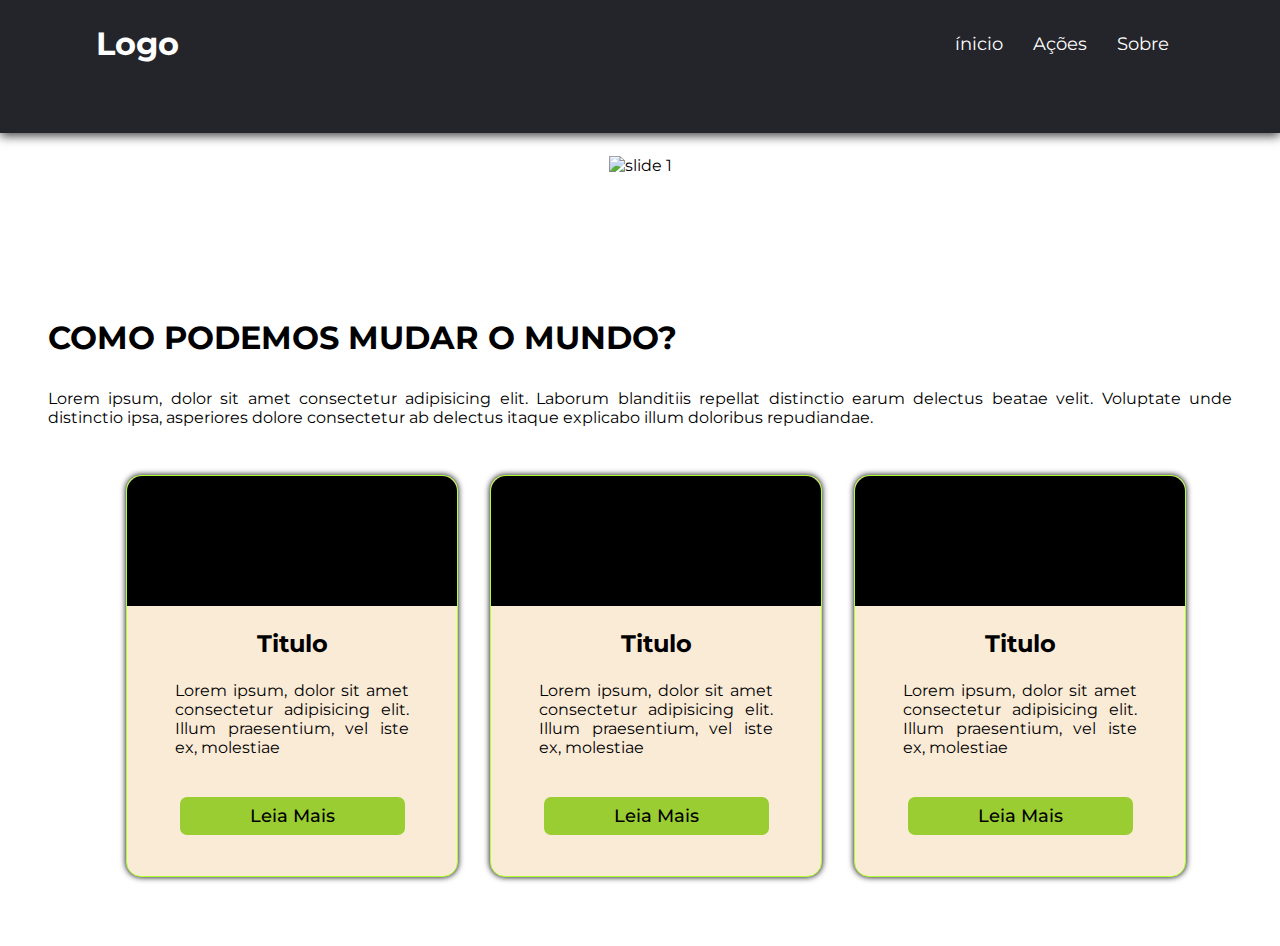
==== index.html @ aa8feacc "Add files via upload" ====
<!DOCTYPE html>
<html lang="pt-br">
<head>
    <meta charset="UTF-8">
    <meta http-equiv="X-UA-Compatible" content="IE=edge">
    <meta name="viewport" content="width=device-width, initial-scale=1.0">
    <title>Ações que transformam o mundo</title>
    <link rel="stylesheet" href="style.css">
</head>
<body>
    <header>
        <nav class="nav-bar">
            <div class="logo">
                <h1>Logo</h1>
            </div>

            <div class="nav-list">
                <ul>
                    <li class="nav-item"><a href="#" class="nav-link">ínicio</a></li>
                    <li class="nav-item"><a href="#" class="nav-link">Ações</a></li>
                    <li class="nav-item"><a href="#" class="nav-link">Sobre</a></li>
                </ul>
            </div>

            <div class="mobile-menu-icon">
                <button onclick="menuVer()"><img class="icon" src="assets/img/menu.svg"></button>
            </div>
        </nav>

        <div class="mobile-menu">
            <ul>
                <li class="nav-item"><a href="#" class="nav-link">ínicio</a></li>
                <li class="nav-item"><a href="#" class="nav-link">Ações</a></li>
                <li class="nav-item"><a href="#" class="nav-link">Sobre</a></li>
            </ul>
        </div>
    </header>

    <section class="slider">
        <div class="slider-content">
            <input type="radio" name="btn-radio" id="radio1">
            <input type="radio" name="btn-radio" id="radio2">
            <input type="radio" name="btn-radio" id="radio3">

            <div class="slide-box primeiro">
                <img class="img-desktop" src="assets/img/teste.jpg" alt="slide 1">
                <img class="img-mobile" src="assets/img/slide1-mob.jpg" alt="slide 1">
            </div>
            
            <div class="slide-box">
                <img class="img-desktop" src="assets/img/teste2.jpg" alt="slide 1">
                <img class="img-mobile" src="assets/img/slide2-mob.jpg" alt="slide 1">
            </div>

            <div class="slide-box">
                <img class="img-desktop" src="assets/img/teste3.jpg" alt="slide 1">
                <img class="img-mobile" src="assets/img/slide3-mob.jpg" alt="slide 1">
            </div>

            <div class="nav-auto">
                <div class="auto-btn1"></div>
                <div class="auto-btn2"></div>
                <div class="auto-btn3"></div>
            </div>

            <div class="nav-manual">
                <label for="radio1" class="manual-btn"></label>
                <label for="radio2" class="manual-btn"></label>
                <label for="radio3" class="manual-btn"></label>
            </div>
        </div>
    </section>

    <h1 class="pos-slide">
        Como podemos mudar o mundo?
    </h1>
    <p>
        Lorem ipsum, dolor sit amet consectetur adipisicing elit. Laborum blanditiis repellat distinctio earum delectus beatae velit. Voluptate unde distinctio ipsa, asperiores dolore consectetur ab delectus itaque explicabo illum doloribus repudiandae.
    </p>

    <div class="container-cards">
        <div class="cards">
            <div class="card-img"></div>
                <h2>Titulo</h2>
                <p>Lorem ipsum, dolor sit amet consectetur adipisicing elit. Illum praesentium, vel iste ex, molestiae</p>
                <a href="#" class="nav-cards">Leia Mais</a>
        </div>
        <div class="cards">
            <div class="card-img"></div>
                <h2>Titulo</h2>
                <p>Lorem ipsum, dolor sit amet consectetur adipisicing elit. Illum praesentium, vel iste ex, molestiae</p>
                <a href="#" class="nav-cards">Leia Mais</a>
        </div>
        <div class="cards">
            <div class="card-img"></div>
                <h2>Titulo</h2>
                <p>Lorem ipsum, dolor sit amet consectetur adipisicing elit. Illum praesentium, vel iste ex, molestiae</p>
                <a href="#" class="nav-cards">Leia Mais</a>
        </div>  
    </div>

    <script src="assets/js/slide.js"></script>
    <script src="assets/js/nav-bar.js"></script>
</body>
</html>
---- style.css ----
@charset "utf-8";
@import url('https://fonts.googleapis.com/css2?family=Montserrat:ital,wght@0,100;0,200;0,300;0,400;0,500;0,600;0,700;0,800;0,900;1,100;1,200;1,300;1,400;1,500;1,600;1,700;1,800;1,900&display=swap');

*{
    padding: 0px;
    margin: 0px;
    margin-bottom: 23px;
    font-family: 'Montserrat', sans-serif;
}

header{
    background-color: #24252a;
    box-shadow: 0px 3px 10px #464646;
}

.nav-bar {
    display: flex;
    justify-content: space-between;
    padding: 1.5rem 6rem;
}

.logo .nav-list{
    display: flex;
    align-items: center;
}

.logo h1{
    color: #fff;
}

.nav-list{
    display: flex;
    align-items: center;
}

.nav-list ul{
    display: flex;
    justify-content: center;
    list-style: none;
}

.nav-item{
    margin: 0 15px;
}

.nav-link{
    text-decoration: none;
    font-size: 1.15rem;
    color: #fff;
    font-weight: 400;
}

.mobile-menu-icon, .mobile-menu{
    display: none;
}

.container{
    width: 960px;
    height: 300px;
    position: absolute;
    top: 50%;
    left: 50%;
    transform: translate(-50%, -50%);
    border: 1px solid black;
    overflow: hidden;
    
}

.box-container{
    width: 100%;
    height: 100%;
    background-image: url(assets/img/Site_agrnho_imagens.webp);
    background-position: center;
    background-size: cover;
    cursor: pointer;
    transition: 0.5s;
}

.container:hover .box-container{
    transform: scale(1.1);
    filter: blur(1px);
    overflow: visible;
}

section.slider{
    margin: 0 auto;
    width: 100%;
    height: auto;
    padding: 0;
    overflow: hidden;
}

.slider-content{
    width: 400%;
    height: auto;
    display: flex;
}

.slider-content input, .img-mobile{
    display: none;
}

.slide-box{
    width: 25%;
    height: auto;
    position: relative;
    text-align: center;
    transition: 1s;
}

.slide-box img{
    width: 100%;
}

.nav-manual, .nav-auto{
    position: absolute;
    width: 100%;
    margin-top: 35%;
    display: flex;
    justify-content: center;
}

.nav-manual .manual-btn, .nav-auto div{
    border: 1px solid green;
    padding: 10px;
    border-radius: 50%;
    cursor: pointer;
    transition: 0.3s;
}

.nav-manual .manual-btn:not(:last-child), .nav-auto div:not(:last-child){
    margin-right: 10px;
}

.nav-manual .manual-btn:hover{
    background-color: green;
}

#radio1:checked ~ .nav-auto .auto-btn1, #radio2:checked ~ .nav-auto .auto-btn2,
#radio3:checked ~ .nav-auto .auto-btn3{
    background-color: green;
}

#radio1:checked ~ .primeiro{
    margin-left: 0%;
}

#radio2:checked ~ .primeiro{
    margin-left: -25%;
}

#radio3:checked ~ .primeiro{
    margin-left: -50%;
}

.pos-slide{
    text-transform: uppercase;
    font-weight: bold;
    margin-top: 4.6rem;
    margin-bottom: 2rem;
    margin-left: 3rem;
}

p{
    margin: 3rem;
}

.container-cards{
    display: flex;
    justify-content: center;
    flex-wrap: wrap;
}

.cards{
    text-align: center;
    width: 330px;
    height: 400px;
    max-width: 480px;
    background-color: antiquewhite;
    margin-left: 32px;
    border-radius: 15px;
    border: 1px solid greenyellow;
    box-shadow: 0px 0px 6px black;
    position: relative;
}

.card-img{
    width: 100%;
    height: 130px;
    background-color: #000000;
    border-radius: 15px 15px 0px 0px;
}

p{
    text-align: justify;
    margin-top: 10px;
}

.nav-cards{
    text-decoration: none;
    font-size: 18px;
    font-weight: 500;
    padding: 8px 70px;
    color: black;
    background-color: yellowgreen;
    border-radius: 7px;
    transition: 0.3s;
}

.nav-cards:hover{
    cursor: pointer;
    border: 1px solid yellowgreen;
    background-color: black;
    color: yellowgreen;
    transition: 0.3s;
}

@media screen and (max-width: 999px) {
    .nav-bar{
        padding: 1.5rem 4rem;
    }

    .nav-item{
        display: none;
    }

    .mobile-menu-icon{
        display: block;
    }

    .mobile-menu-icon button{
        background-color: transparent;
        border: none;
        cursor: pointer;
    }

    .mobile-menu ul{
        display: flex;
        flex-direction: column;
        text-align: center;
        padding-bottom: 1rem;
    }

    .mobile-menu .nav-item{
        display: block;
        padding-top: 1.2rem;
    }

    .open{
        display: block;
    }

    .img-desktop{
        display: none;
    }

    .img-mobile{
        display: block;
    }

    .nav-auto, .nav-manual{
        margin-top: 60%;
    }
}
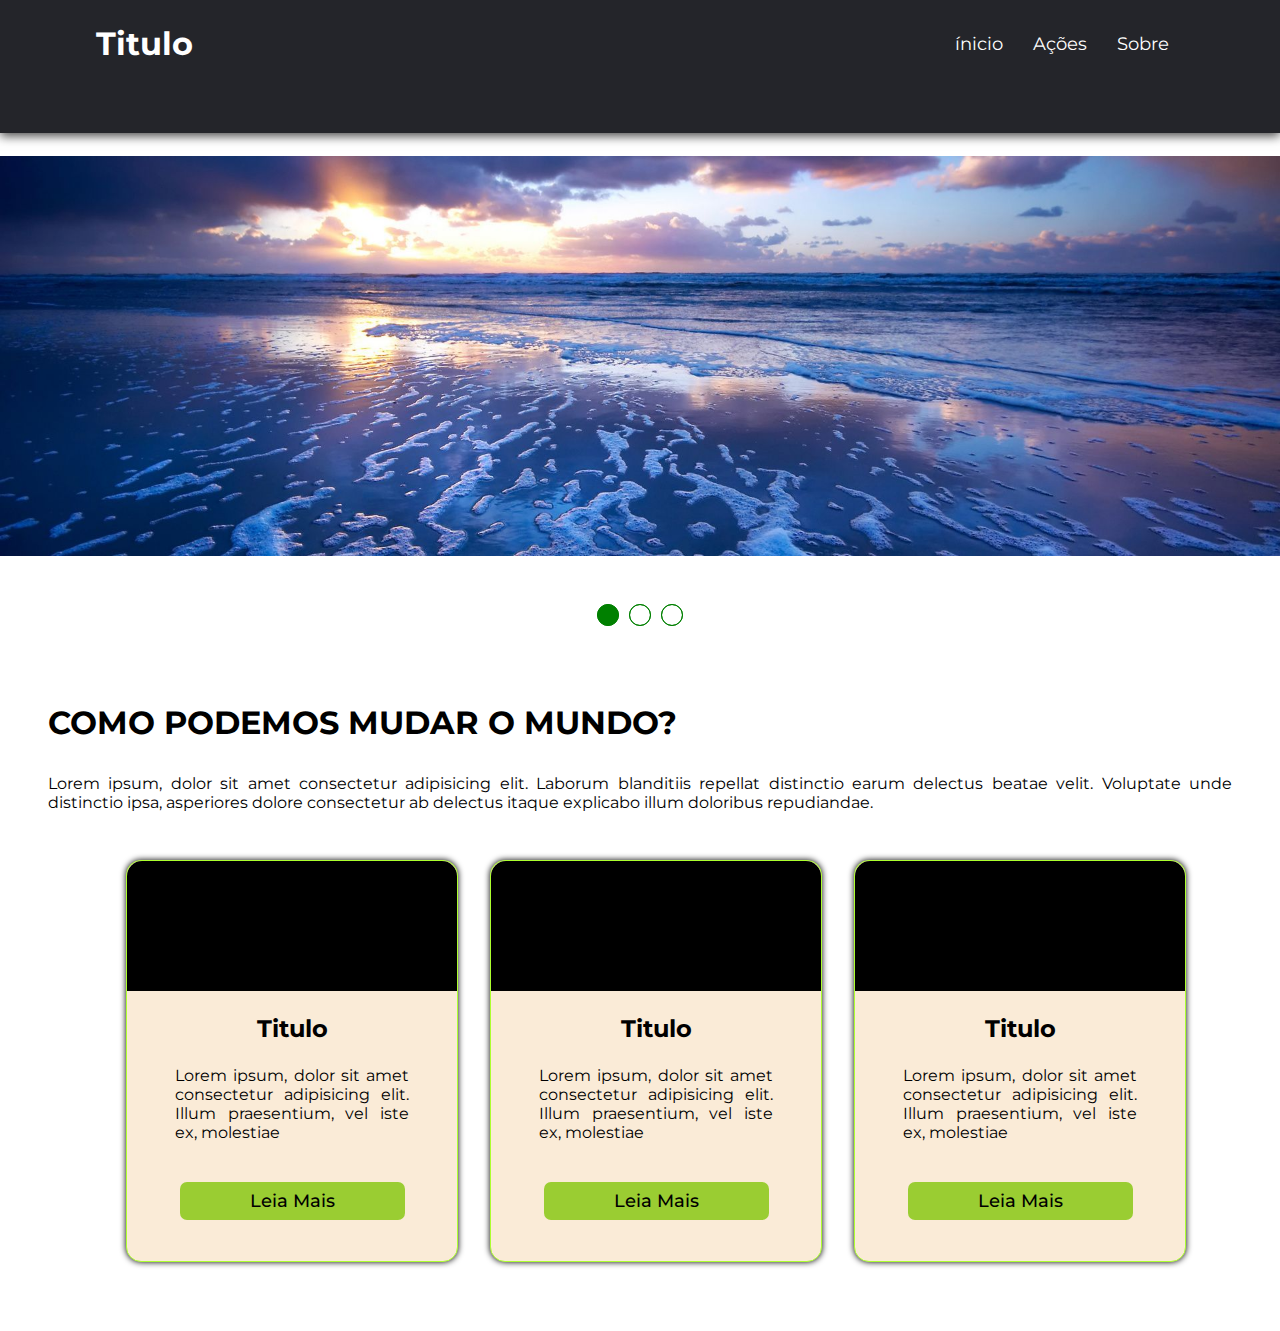
==== commit ce649af7: "Update index.html" ====
--- a/index.html
+++ b/index.html
@@ -11,7 +11,7 @@
     <header>
         <nav class="nav-bar">
             <div class="logo">
-                <h1>Logo</h1>
+                <h1>Titulo</h1>
             </div>
 
             <div class="nav-list">
@@ -102,4 +102,4 @@
     <script src="assets/js/slide.js"></script>
     <script src="assets/js/nav-bar.js"></script>
 </body>
-</html>+</html>
--- a/style.css
+++ b/style.css
@@ -261,4 +261,18 @@
     .nav-auto, .nav-manual{
         margin-top: 60%;
     }
+
+    .pos-slide{
+        margin-top: -12px;
+    }
+
+    .cards{
+        margin-left: 20px;
+    }
+}
+
+@media screen and (max-width: 705px) {
+    .cards{
+        margin-left: 0px;
+    }
 }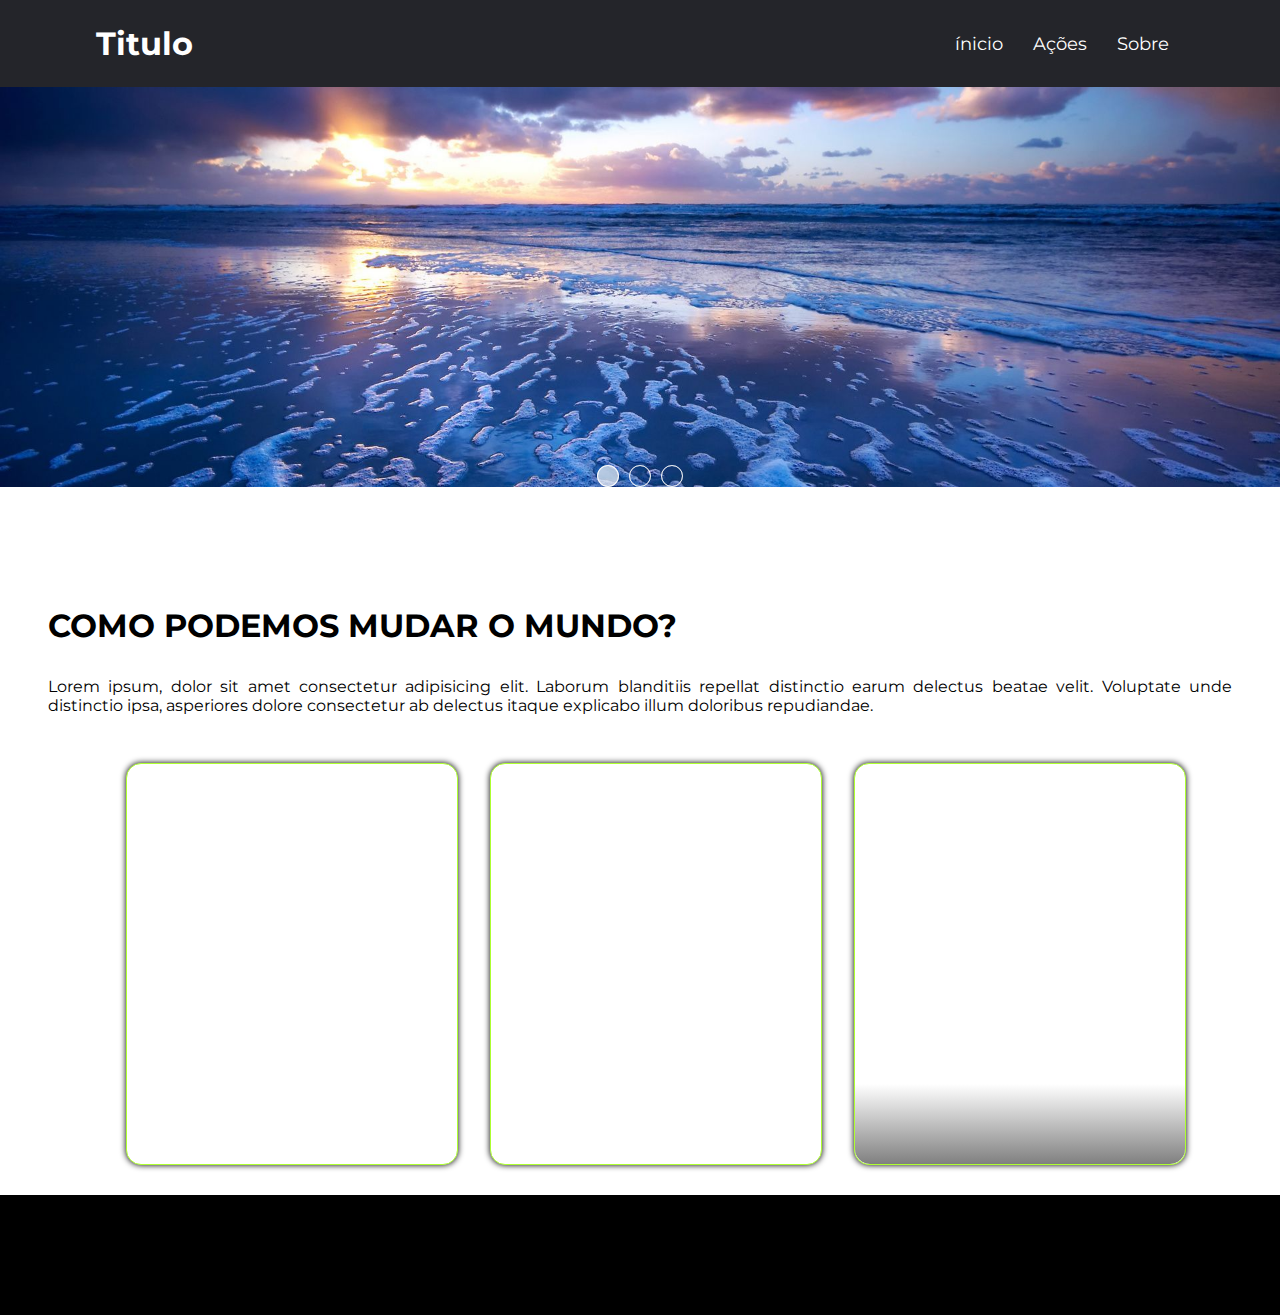
==== commit c7176704: "Add files via upload" ====
--- a/index.html
+++ b/index.html
@@ -81,23 +81,23 @@
     <div class="container-cards">
         <div class="cards">
             <div class="card-img"></div>
-                <h2>Titulo</h2>
-                <p>Lorem ipsum, dolor sit amet consectetur adipisicing elit. Illum praesentium, vel iste ex, molestiae</p>
-                <a href="#" class="nav-cards">Leia Mais</a>
+                
         </div>
         <div class="cards">
             <div class="card-img"></div>
-                <h2>Titulo</h2>
-                <p>Lorem ipsum, dolor sit amet consectetur adipisicing elit. Illum praesentium, vel iste ex, molestiae</p>
-                <a href="#" class="nav-cards">Leia Mais</a>
+                
         </div>
         <div class="cards">
             <div class="card-img"></div>
-                <h2>Titulo</h2>
-                <p>Lorem ipsum, dolor sit amet consectetur adipisicing elit. Illum praesentium, vel iste ex, molestiae</p>
-                <a href="#" class="nav-cards">Leia Mais</a>
+                <div class="teste">
+
+                </div>
         </div>  
     </div>
+
+    <footer>
+
+    </footer>
 
     <script src="assets/js/slide.js"></script>
     <script src="assets/js/nav-bar.js"></script>
--- a/style.css
+++ b/style.css
@@ -4,7 +4,6 @@
 *{
     padding: 0px;
     margin: 0px;
-    margin-bottom: 23px;
     font-family: 'Montserrat', sans-serif;
 }
 
@@ -115,13 +114,13 @@
 .nav-manual, .nav-auto{
     position: absolute;
     width: 100%;
-    margin-top: 35%;
+    margin-top: 29.5%;
     display: flex;
     justify-content: center;
 }
 
 .nav-manual .manual-btn, .nav-auto div{
-    border: 1px solid green;
+    border: 1px solid rgba(255, 255, 255, 0.678);
     padding: 10px;
     border-radius: 50%;
     cursor: pointer;
@@ -133,12 +132,12 @@
 }
 
 .nav-manual .manual-btn:hover{
-    background-color: green;
+    background-color: rgb(255, 255, 255);
 }
 
 #radio1:checked ~ .nav-auto .auto-btn1, #radio2:checked ~ .nav-auto .auto-btn2,
 #radio3:checked ~ .nav-auto .auto-btn3{
-    background-color: green;
+    background-color: rgba(255, 255, 255, 0.678);
 }
 
 #radio1:checked ~ .primeiro{
@@ -156,7 +155,7 @@
 .pos-slide{
     text-transform: uppercase;
     font-weight: bold;
-    margin-top: 4.6rem;
+    margin-top: 115px;
     margin-bottom: 2rem;
     margin-left: 3rem;
 }
@@ -169,6 +168,7 @@
     display: flex;
     justify-content: center;
     flex-wrap: wrap;
+    margin-bottom: 30px;
 }
 
 .cards{
@@ -176,19 +176,18 @@
     width: 330px;
     height: 400px;
     max-width: 480px;
-    background-color: antiquewhite;
+    background-color: rgb(255, 255, 255);
     margin-left: 32px;
     border-radius: 15px;
     border: 1px solid greenyellow;
     box-shadow: 0px 0px 6px black;
-    position: relative;
 }
 
 .card-img{
     width: 100%;
     height: 130px;
-    background-color: #000000;
     border-radius: 15px 15px 0px 0px;
+    margin-top: 57.6%;
 }
 
 p{
@@ -215,6 +214,18 @@
     transition: 0.3s;
 }
 
+footer{
+    height: 120px;
+    background-color: black;
+}
+
+.teste{
+    width: 330px;
+    height: 80px;
+    background-image: linear-gradient(360deg, gray, white);
+    border-radius: 0px 0px 15px 15px;
+}
+
 @media screen and (max-width: 999px) {
     .nav-bar{
         padding: 1.5rem 4rem;
@@ -263,11 +274,16 @@
     }
 
     .pos-slide{
-        margin-top: -12px;
+        margin-top: 60px;
     }
 
     .cards{
         margin-left: 20px;
+        margin-bottom: 20px;
+    }
+
+    .cards:last-child{
+        margin-bottom: 0px;
     }
 }
 
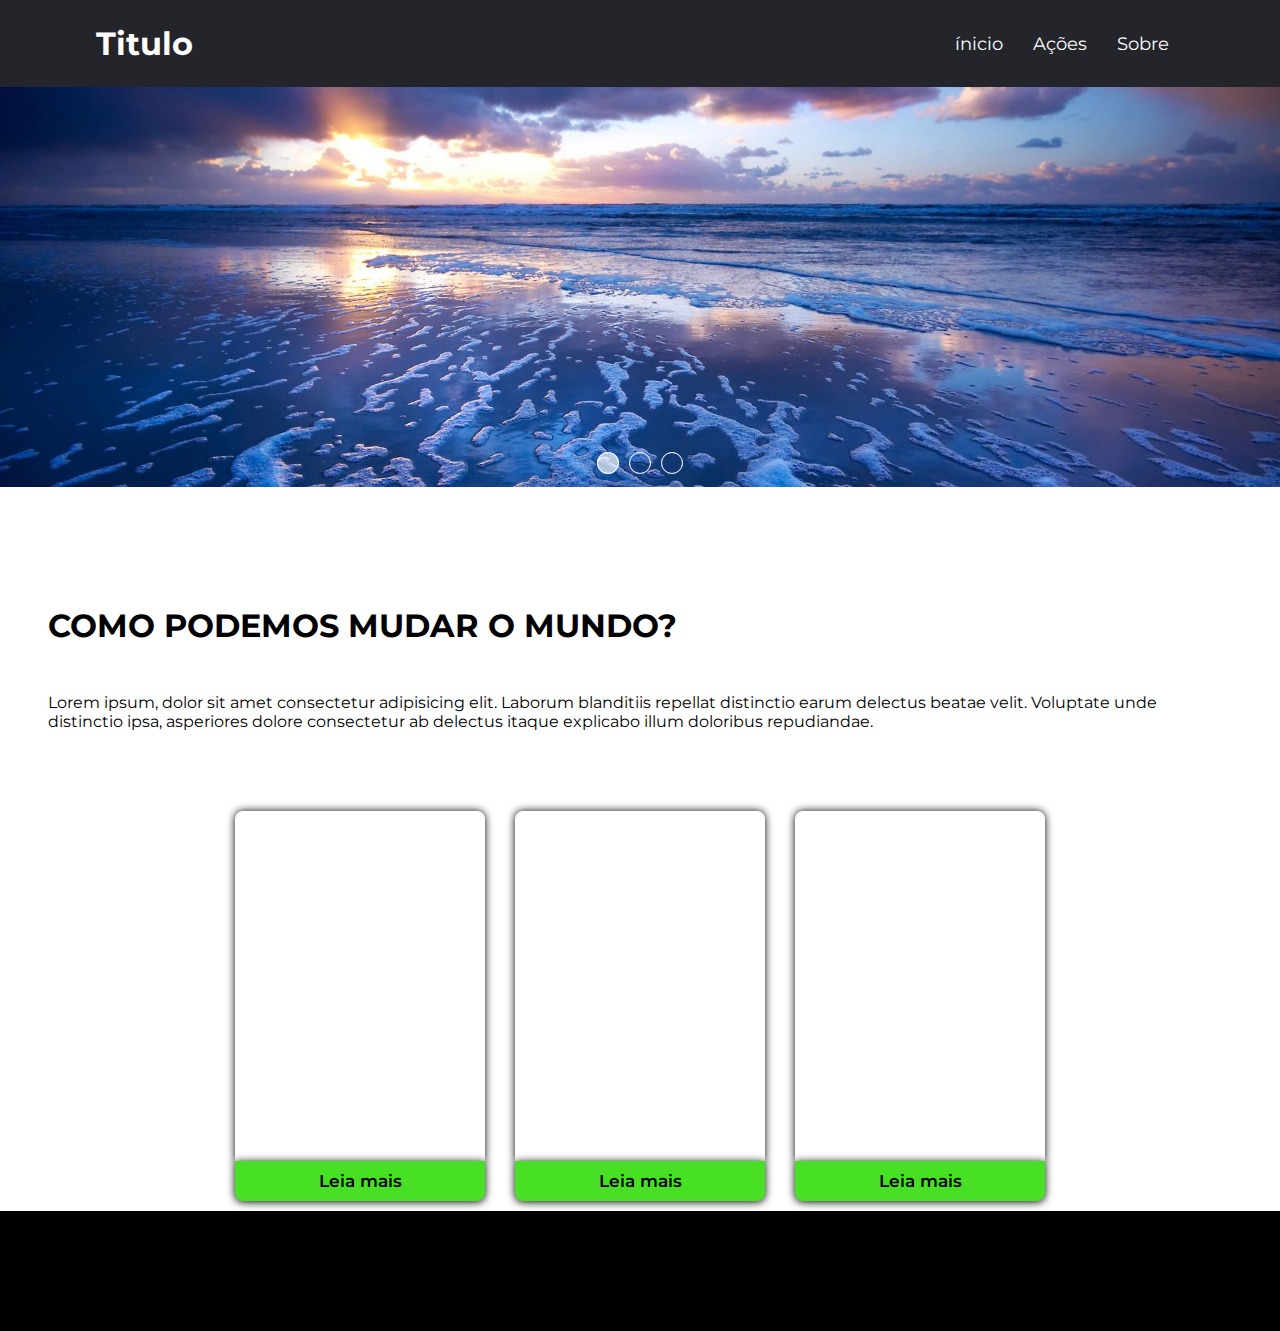
==== commit 24c33a6a: "Add files via upload" ====
--- a/index.html
+++ b/index.html
@@ -80,19 +80,31 @@
 
     <div class="container-cards">
         <div class="cards">
-            <div class="card-img"></div>
-                
+            <div class="card">
+                <div class="box-card1">
+                    <div class="img-card"></div>
+                </div>
+            </div>
+            <div class="nav-card"><a href="#" class="nav-link-card">Leia mais</a></div>
         </div>
+
         <div class="cards">
-            <div class="card-img"></div>
-                
+            <div class="card">
+                <div class="box-card2">
+                    <div class="img-card"></div>
+                </div>
+            </div>
+            <div class="nav-card"><a href="#" class="nav-link-card">Leia mais</a></div>
         </div>
+
         <div class="cards">
-            <div class="card-img"></div>
-                <div class="teste">
-
+            <div class="card">
+                <div class="box-card3">
+                    <div class="img-card"></div>
                 </div>
-        </div>  
+            </div>
+            <div class="nav-card"><a href="#" class="nav-link-card">Leia mais</a></div>
+        </div>
     </div>
 
     <footer>
--- a/style.css
+++ b/style.css
@@ -114,7 +114,7 @@
 .nav-manual, .nav-auto{
     position: absolute;
     width: 100%;
-    margin-top: 29.5%;
+    margin-top: 28.5%;
     display: flex;
     justify-content: center;
 }
@@ -162,69 +162,102 @@
 
 p{
     margin: 3rem;
-}
+    margin-bottom: 0px;
+}
+
+/* CARDS */
 
 .container-cards{
     display: flex;
+    flex-wrap: wrap;
     justify-content: center;
-    flex-wrap: wrap;
+    align-items: center;
+}
+
+.cards{
+    width: 250px;
+    height: 350px;
+    margin-right: 30px;
+    justify-content: center;
+    align-items: center;
+    text-align: center;
+    margin-top: 80px;
+}
+
+.card{
+    width: 250px;
+    height: 350px;
+    cursor: pointer;
+    overflow: hidden;
+    box-shadow: 0px 0px 8px black;
+    border-radius: 8px 8px 0px 0px;
+}
+
+.nav-card{
+    background-color: #48e024;
+    padding: 10px 0px;
+    box-shadow: 0px 1px 8px black;
+    cursor: pointer;
+    border-radius: 0px 0px 8px 8px;
+    display: block;
     margin-bottom: 30px;
 }
 
-.cards{
-    text-align: center;
-    width: 330px;
-    height: 400px;
-    max-width: 480px;
-    background-color: rgb(255, 255, 255);
-    margin-left: 32px;
-    border-radius: 15px;
-    border: 1px solid greenyellow;
-    box-shadow: 0px 0px 6px black;
-}
-
-.card-img{
-    width: 100%;
-    height: 130px;
-    border-radius: 15px 15px 0px 0px;
-    margin-top: 57.6%;
-}
-
-p{
-    text-align: justify;
-    margin-top: 10px;
-}
-
-.nav-cards{
+.nav-link-card{
     text-decoration: none;
-    font-size: 18px;
-    font-weight: 500;
-    padding: 8px 70px;
     color: black;
-    background-color: yellowgreen;
-    border-radius: 7px;
-    transition: 0.3s;
-}
-
-.nav-cards:hover{
-    cursor: pointer;
-    border: 1px solid yellowgreen;
-    background-color: black;
-    color: yellowgreen;
-    transition: 0.3s;
-}
+    font-weight: 600;
+    font-size: 17px;
+}
+
+.box-card1, .box-card2, .box-card3{
+    width: 100%;
+    height: 100%;
+    background-position: center;
+    background-size: cover;
+    transition: .6s;
+}
+
+.box-card1{
+    background-image: url(https://th.bing.com/th/id/OIP.I4UAeiyFl276i_QbDVpnVgHaFj?pid=ImgDet&rs=1);
+}
+
+.box-card2{
+    background-image: url(https://media.discordapp.net/attachments/1091488388592455721/1101294267344900138/ci-20200714082226-jinja.jpg?width=1200&height=400);
+}
+
+.box-card3{
+    background-image: url(https://cdn.discordapp.com/attachments/1091488388592455721/1101294267051282462/ci-20200508185917-eq6.jpg);
+}
+
+.cards:hover .box-card1{
+    transform: scale(1.1);
+    filter: blur(1px);
+}
+
+.cards:hover .box-card2{
+    transform: scale(1.1);
+    filter: blur(1px);
+}
+
+.cards:hover .box-card3{
+    transform: scale(1.1);
+    filter: blur(1px);
+}
+
+.cards:last-child{
+    margin-right: 0px;
+}
+
+/*FINAL CARDS*/
 
 footer{
     height: 120px;
     background-color: black;
-}
-
-.teste{
-    width: 330px;
-    height: 80px;
-    background-image: linear-gradient(360deg, gray, white);
-    border-radius: 0px 0px 15px 15px;
-}
+    margin-top: 50px;
+}
+
+/*Responsividade*/
 
 @media screen and (max-width: 999px) {
     .nav-bar{
@@ -270,25 +303,30 @@
     }
 
     .nav-auto, .nav-manual{
-        margin-top: 60%;
+        margin-top: 51%;
     }
 
     .pos-slide{
+        font-size: 25px;
         margin-top: 60px;
     }
 
     .cards{
-        margin-left: 20px;
-        margin-bottom: 20px;
-    }
-
-    .cards:last-child{
-        margin-bottom: 0px;
-    }
-}
-
-@media screen and (max-width: 705px) {
-    .cards{
-        margin-left: 0px;
+        justify-content: space-between;
+    }
+
+    .cards:not(:last-child, :first-child){
+        margin-right: 0px;
+    }
+
+}
+
+@media screen and (max-width: 500px){
+    .cards:first-child{
+        margin: 0px;
+    }
+
+    p{
+        margin-bottom: 40px;
     }
 }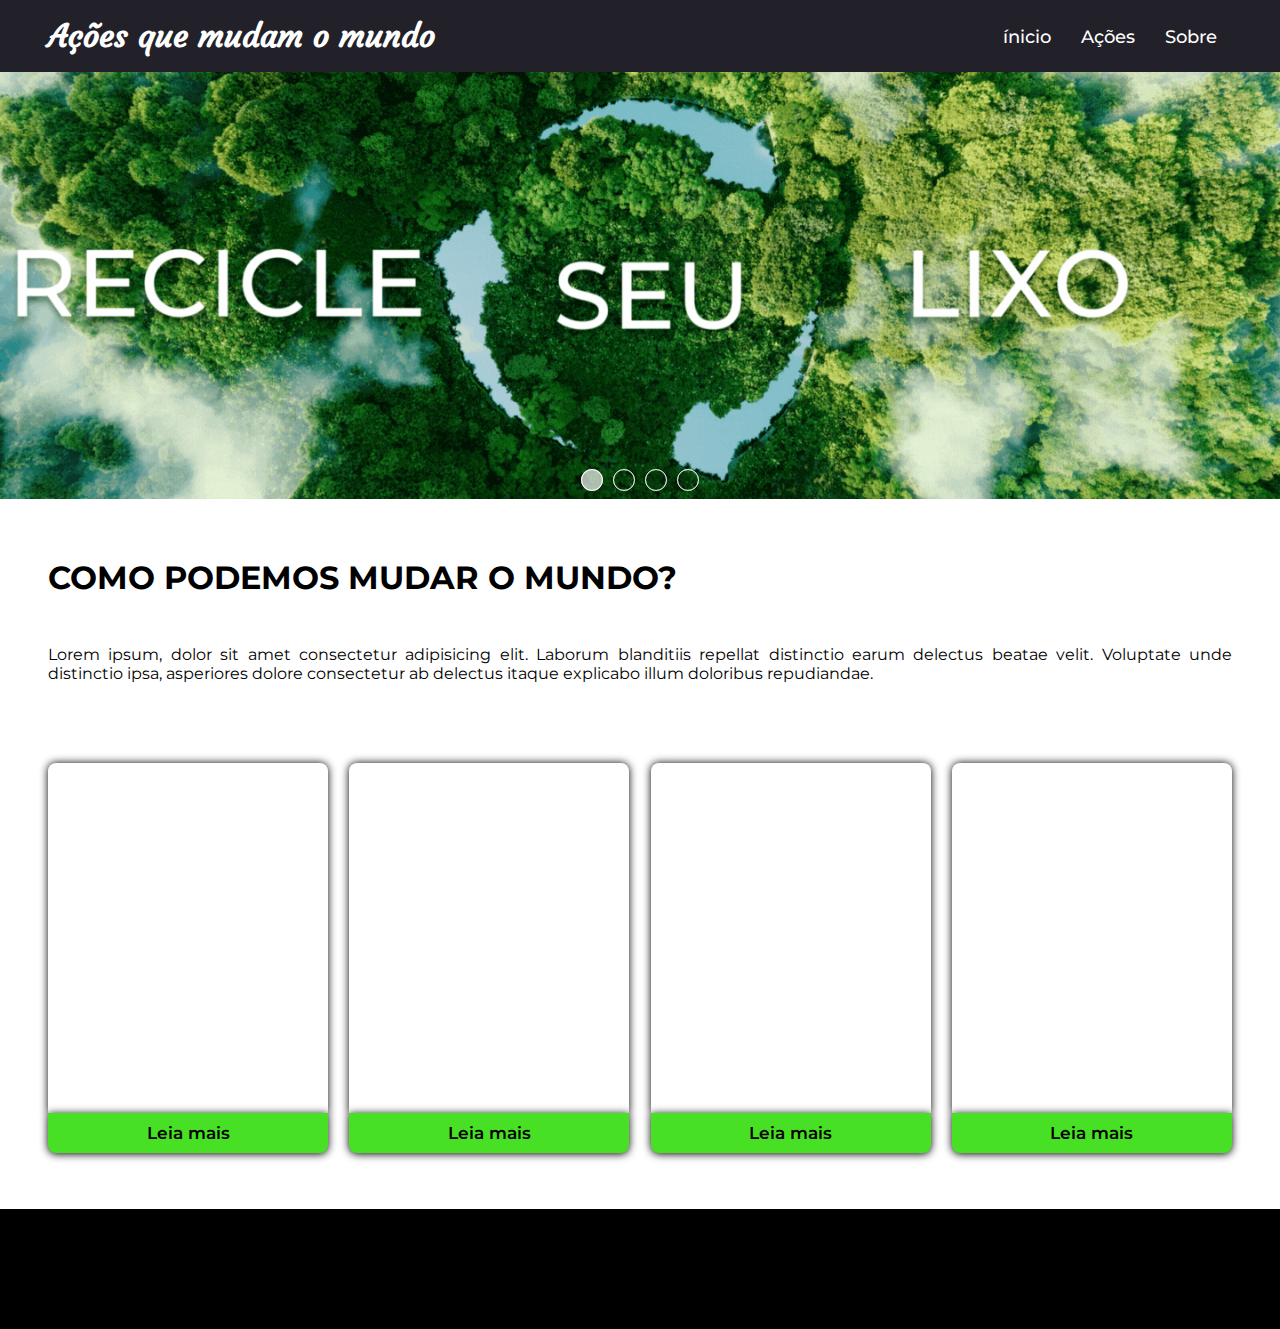
==== commit f52d39f4: "Add files via upload" ====
--- a/index.html
+++ b/index.html
@@ -11,7 +11,7 @@
     <header>
         <nav class="nav-bar">
             <div class="logo">
-                <h1>Titulo</h1>
+                <h1>Ações que mudam o mundo</h1>
             </div>
 
             <div class="nav-list">
@@ -41,32 +41,40 @@
             <input type="radio" name="btn-radio" id="radio1">
             <input type="radio" name="btn-radio" id="radio2">
             <input type="radio" name="btn-radio" id="radio3">
+            <input type="radio" name="btn-radio" id="radio4">
 
             <div class="slide-box primeiro">
-                <img class="img-desktop" src="assets/img/teste.jpg" alt="slide 1">
-                <img class="img-mobile" src="assets/img/slide1-mob.jpg" alt="slide 1">
+                <img class="img-desktop" src="assets/img/slides/recicle.gif" alt="slide 1">
+                <img class="img-mobile" src="assets/img/slides/recicle-mob.gif" alt="slide 1">
             </div>
             
             <div class="slide-box">
-                <img class="img-desktop" src="assets/img/teste2.jpg" alt="slide 1">
-                <img class="img-mobile" src="assets/img/slide2-mob.jpg" alt="slide 1">
+                <img class="img-desktop" src="assets/img/slides/preserve-os-animais.gif" alt="slide 1">
+                <img class="img-mobile" src="assets/img/slides/preserve-os-animais-mob.gif" alt="slide 2">
             </div>
 
             <div class="slide-box">
-                <img class="img-desktop" src="assets/img/teste3.jpg" alt="slide 1">
-                <img class="img-mobile" src="assets/img/slide3-mob.jpg" alt="slide 1">
+                <img class="img-desktop" src="assets/img/slides/caridade.gif" alt="slide 1">
+                <img class="img-mobile" src="assets/img/slides/caridade-mob.gif" alt="slide 3">
+            </div>
+
+            <div class="slide-box">
+                <img class="img-desktop" src="assets/img/slides/educacao.gif" alt="slide 1">
+                <img class="img-mobile" src="assets/img/slides/educacao-mob.gif" alt="slide 4">
             </div>
 
             <div class="nav-auto">
                 <div class="auto-btn1"></div>
                 <div class="auto-btn2"></div>
                 <div class="auto-btn3"></div>
+                <div class="auto-btn4"></div>
             </div>
 
             <div class="nav-manual">
                 <label for="radio1" class="manual-btn"></label>
                 <label for="radio2" class="manual-btn"></label>
                 <label for="radio3" class="manual-btn"></label>
+                <label for="radio4" class="manual-btn"></label>
             </div>
         </div>
     </section>
@@ -105,7 +113,19 @@
             </div>
             <div class="nav-card"><a href="#" class="nav-link-card">Leia mais</a></div>
         </div>
+        
+        <div class="cards">
+            <div class="card">
+                <div class="box-card4">
+                    <div class="img-card"></div>
+                </div>
+            </div>
+            <div class="nav-card"><a href="#" class="nav-link-card">Leia mais</a></div>
+        </div>
     </div>
+    </div>
+
+    
 
     <footer>
 
--- a/style.css
+++ b/style.css
@@ -1,5 +1,6 @@
 @charset "utf-8";
 @import url('https://fonts.googleapis.com/css2?family=Montserrat:ital,wght@0,100;0,200;0,300;0,400;0,500;0,600;0,700;0,800;0,900;1,100;1,200;1,300;1,400;1,500;1,600;1,700;1,800;1,900&display=swap');
+@import url('https://fonts.googleapis.com/css2?family=Courgette&display=swap');
 
 *{
     padding: 0px;
@@ -7,15 +8,17 @@
     font-family: 'Montserrat', sans-serif;
 }
 
+/* CABEÇALHO/MENU */
+
 header{
-    background-color: #24252a;
+    background-color: #222129;
     box-shadow: 0px 3px 10px #464646;
 }
 
 .nav-bar {
     display: flex;
     justify-content: space-between;
-    padding: 1.5rem 6rem;
+    padding: 1rem 3rem;
 }
 
 .logo .nav-list{
@@ -24,7 +27,9 @@
 }
 
 .logo h1{
+    font-family: 'Courgette', cursive;
     color: #fff;
+    font-size: 32px;
 }
 
 .nav-list{
@@ -46,40 +51,16 @@
     text-decoration: none;
     font-size: 1.15rem;
     color: #fff;
-    font-weight: 400;
+    font-weight: 500;
 }
 
 .mobile-menu-icon, .mobile-menu{
     display: none;
 }
 
-.container{
-    width: 960px;
-    height: 300px;
-    position: absolute;
-    top: 50%;
-    left: 50%;
-    transform: translate(-50%, -50%);
-    border: 1px solid black;
-    overflow: hidden;
-    
-}
-
-.box-container{
-    width: 100%;
-    height: 100%;
-    background-image: url(assets/img/Site_agrnho_imagens.webp);
-    background-position: center;
-    background-size: cover;
-    cursor: pointer;
-    transition: 0.5s;
-}
-
-.container:hover .box-container{
-    transform: scale(1.1);
-    filter: blur(1px);
-    overflow: visible;
-}
+/* FINAL CABEÇALHO/MENU */
+
+/* SLIDES */
 
 section.slider{
     margin: 0 auto;
@@ -114,7 +95,7 @@
 .nav-manual, .nav-auto{
     position: absolute;
     width: 100%;
-    margin-top: 28.5%;
+    margin-top: 31%;
     display: flex;
     justify-content: center;
 }
@@ -136,7 +117,7 @@
 }
 
 #radio1:checked ~ .nav-auto .auto-btn1, #radio2:checked ~ .nav-auto .auto-btn2,
-#radio3:checked ~ .nav-auto .auto-btn3{
+#radio3:checked ~ .nav-auto .auto-btn3, #radio4:checked ~ .nav-auto .auto-btn4{
     background-color: rgba(255, 255, 255, 0.678);
 }
 
@@ -151,11 +132,17 @@
 #radio3:checked ~ .primeiro{
     margin-left: -50%;
 }
+
+#radio4:checked ~ .primeiro{
+    margin-left: -75%;
+}
+
+/* FINAL SLIDES*/
 
 .pos-slide{
     text-transform: uppercase;
     font-weight: bold;
-    margin-top: 115px;
+    margin-top: 55px;
     margin-bottom: 2rem;
     margin-left: 3rem;
 }
@@ -163,21 +150,22 @@
 p{
     margin: 3rem;
     margin-bottom: 0px;
+    text-align: justify;
 }
 
 /* CARDS */
 
 .container-cards{
+    margin: 0rem 3rem 6rem 3rem;
     display: flex;
     flex-wrap: wrap;
-    justify-content: center;
+    justify-content: space-between;
     align-items: center;
 }
 
 .cards{
-    width: 250px;
+    width: 280px;
     height: 350px;
-    margin-right: 30px;
     justify-content: center;
     align-items: center;
     text-align: center;
@@ -185,7 +173,7 @@
 }
 
 .card{
-    width: 250px;
+    width: 280px;
     height: 350px;
     cursor: pointer;
     overflow: hidden;
@@ -200,7 +188,6 @@
     cursor: pointer;
     border-radius: 0px 0px 8px 8px;
     display: block;
-    margin-bottom: 30px;
 }
 
 .nav-link-card{
@@ -210,7 +197,7 @@
     font-size: 17px;
 }
 
-.box-card1, .box-card2, .box-card3{
+.box-card1, .box-card2, .box-card3, .box-card4{
     width: 100%;
     height: 100%;
     background-position: center;
@@ -307,26 +294,11 @@
     }
 
     .pos-slide{
-        font-size: 25px;
+        font-size: 19px;
         margin-top: 60px;
     }
 
-    .cards{
-        justify-content: space-between;
-    }
-
-    .cards:not(:last-child, :first-child){
-        margin-right: 0px;
-    }
-
-}
-
-@media screen and (max-width: 500px){
-    .cards:first-child{
-        margin: 0px;
-    }
-
     p{
-        margin-bottom: 40px;
-    }
-}+        font-size: 14px;
+    }
+}
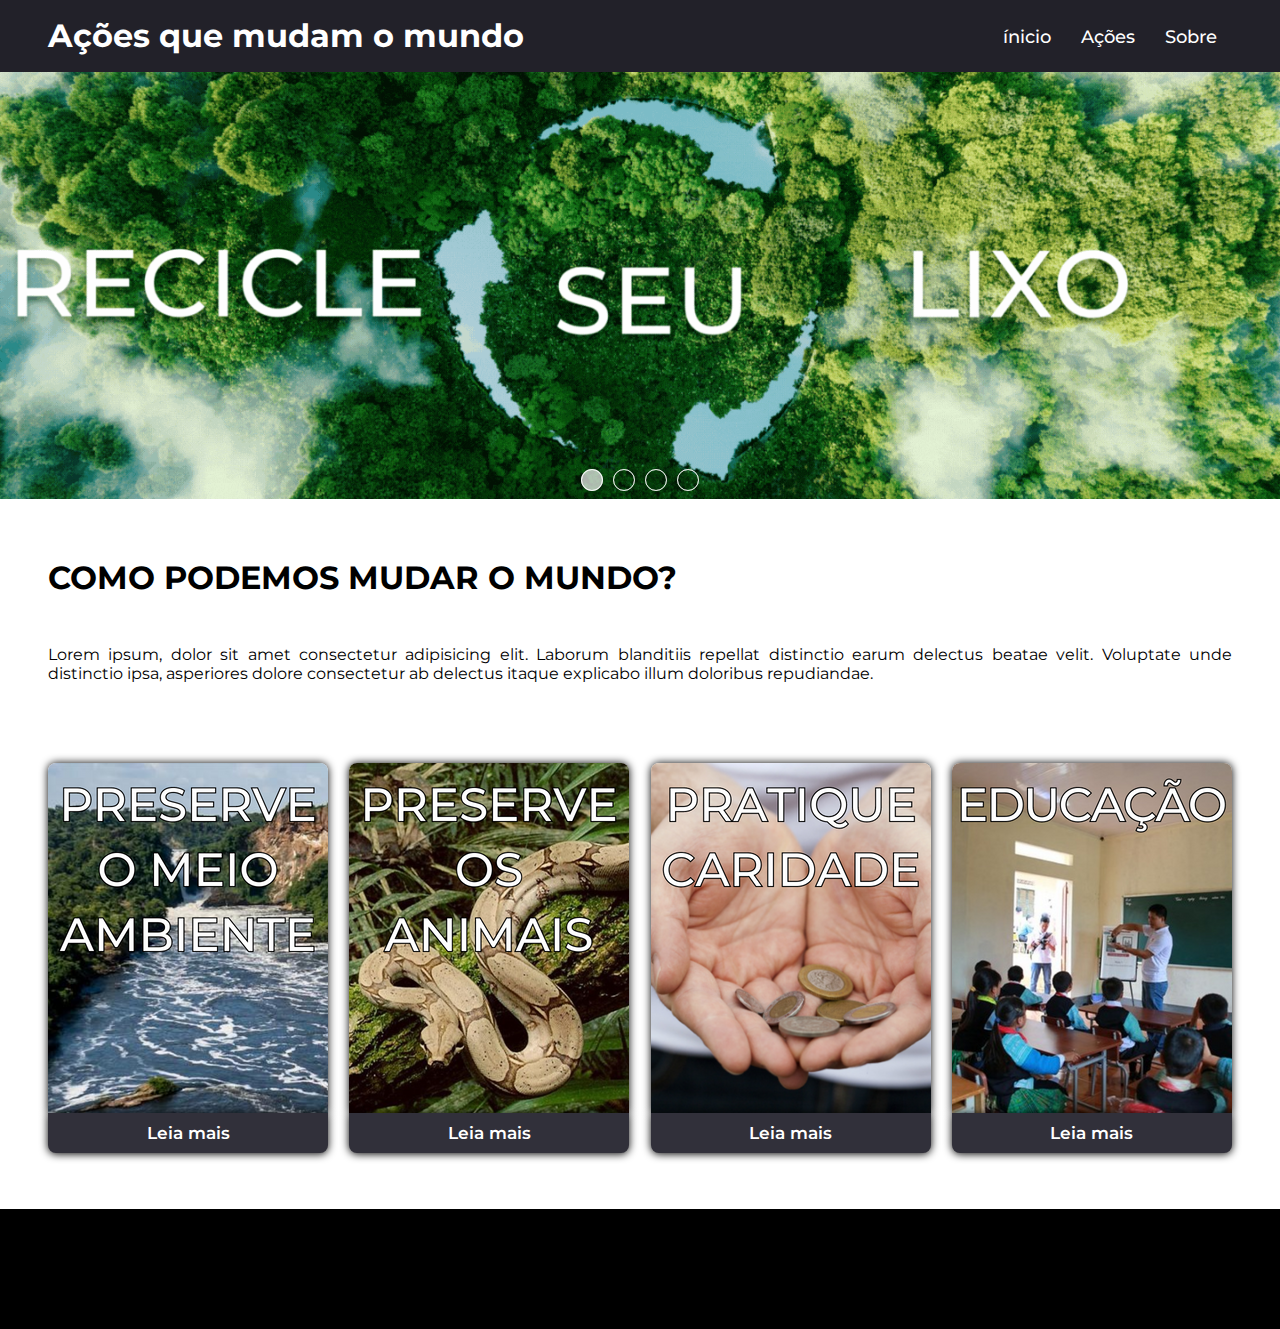
==== commit 37b2c287: "Add files via upload" ====
--- a/index.html
+++ b/index.html
@@ -11,7 +11,7 @@
     <header>
         <nav class="nav-bar">
             <div class="logo">
-                <h1>Ações que mudam o mundo</h1>
+                <h1><a href="index.html" class="a-h1">Ações que mudam o mundo</a></h1>
             </div>
 
             <div class="nav-list">
@@ -89,38 +89,47 @@
     <div class="container-cards">
         <div class="cards">
             <div class="card">
-                <div class="box-card1">
-                    <div class="img-card"></div>
-                </div>
+                <a href="assets/paginas/preserve-o-meio-ambiente.html">
+                    <div class="box-card1">
+                            <div class="img-card"></div>
+                    </div>
+                </a>
             </div>
-            <div class="nav-card"><a href="#" class="nav-link-card">Leia mais</a></div>
+                
+            <div class="nav-card"><a href="assets/paginas/preserve-o-meio-ambiente.html" class="nav-link-card">Leia mais</a></div>
         </div>
 
         <div class="cards">
-            <div class="card">
-                <div class="box-card2">
-                    <div class="img-card"></div>
-                </div>
-            </div>
-            <div class="nav-card"><a href="#" class="nav-link-card">Leia mais</a></div>
+                <div class="card">
+                    <a href="assets/paginas/preserve-os-animais.html">
+                        <div class="box-card2">
+                                <div class="img-card"></div>
+                        </div>
+                    </a>
+                </div>    
+            <div class="nav-card"><a href="assets/paginas/preserve-os-animais.html" class="nav-link-card">Leia mais</a></div>
         </div>
 
         <div class="cards">
-            <div class="card">
-                <div class="box-card3">
-                    <div class="img-card"></div>
+            <a href="assets/paginas/caridade.html">
+                <div class="card">
+                    <div class="box-card3">
+                        <div class="img-card"></div>
+                    </div>
                 </div>
-            </div>
-            <div class="nav-card"><a href="#" class="nav-link-card">Leia mais</a></div>
+            </a>
+            <div class="nav-card"><a href="assets/paginas/caridade.html" class="nav-link-card">Leia mais</a></div>
         </div>
         
         <div class="cards">
-            <div class="card">
-                <div class="box-card4">
-                    <div class="img-card"></div>
+            <a href="assets/paginas/educacao.html">
+                <div class="card">
+                    <div class="box-card4">
+                        <div class="img-card"></div>
+                    </div>
                 </div>
-            </div>
-            <div class="nav-card"><a href="#" class="nav-link-card">Leia mais</a></div>
+            </a>
+            <div class="nav-card"><a href="assets/paginas/educacao.html" class="nav-link-card">Leia mais</a></div>
         </div>
     </div>
     </div>
--- a/style.css
+++ b/style.css
@@ -13,6 +13,20 @@
 header{
     background-color: #222129;
     box-shadow: 0px 3px 10px #464646;
+}
+
+.a-h1{
+    text-decoration: none;
+    color: white;
+}
+
+.a-h1:visited{
+    text-decoration: none;
+    color: white;
+}
+
+.a-h1:hover{
+    cursor: pointer;
 }
 
 .nav-bar {
@@ -182,7 +196,7 @@
 }
 
 .nav-card{
-    background-color: #48e024;
+    background-color: #31303a;
     padding: 10px 0px;
     box-shadow: 0px 1px 8px black;
     cursor: pointer;
@@ -192,7 +206,7 @@
 
 .nav-link-card{
     text-decoration: none;
-    color: black;
+    color: rgb(255, 255, 255);
     font-weight: 600;
     font-size: 17px;
 }
@@ -206,15 +220,19 @@
 }
 
 .box-card1{
-    background-image: url(https://th.bing.com/th/id/OIP.I4UAeiyFl276i_QbDVpnVgHaFj?pid=ImgDet&rs=1);
+    background-image: url(assets/img/cards/card-1.png);
 }
 
 .box-card2{
-    background-image: url(https://media.discordapp.net/attachments/1091488388592455721/1101294267344900138/ci-20200714082226-jinja.jpg?width=1200&height=400);
+    background-image: url(assets/img/cards/card-2.png);
 }
 
 .box-card3{
-    background-image: url(https://cdn.discordapp.com/attachments/1091488388592455721/1101294267051282462/ci-20200508185917-eq6.jpg);
+    background-image: url(assets/img/cards/card-3.png);
+}
+
+.box-card4{
+    background-image: url(assets/img/cards/card-4.png);
 }
 
 .cards:hover .box-card1{
@@ -228,6 +246,11 @@
 }
 
 .cards:hover .box-card3{
+    transform: scale(1.1);
+    filter: blur(1px);
+}
+
+.cards:hover .box-card4{
     transform: scale(1.1);
     filter: blur(1px);
 }
@@ -247,6 +270,10 @@
 /*Responsividade*/
 
 @media screen and (max-width: 999px) {
+    .logo h1{
+        font-size: 26px;
+    }
+
     .nav-bar{
         padding: 1.5rem 4rem;
     }
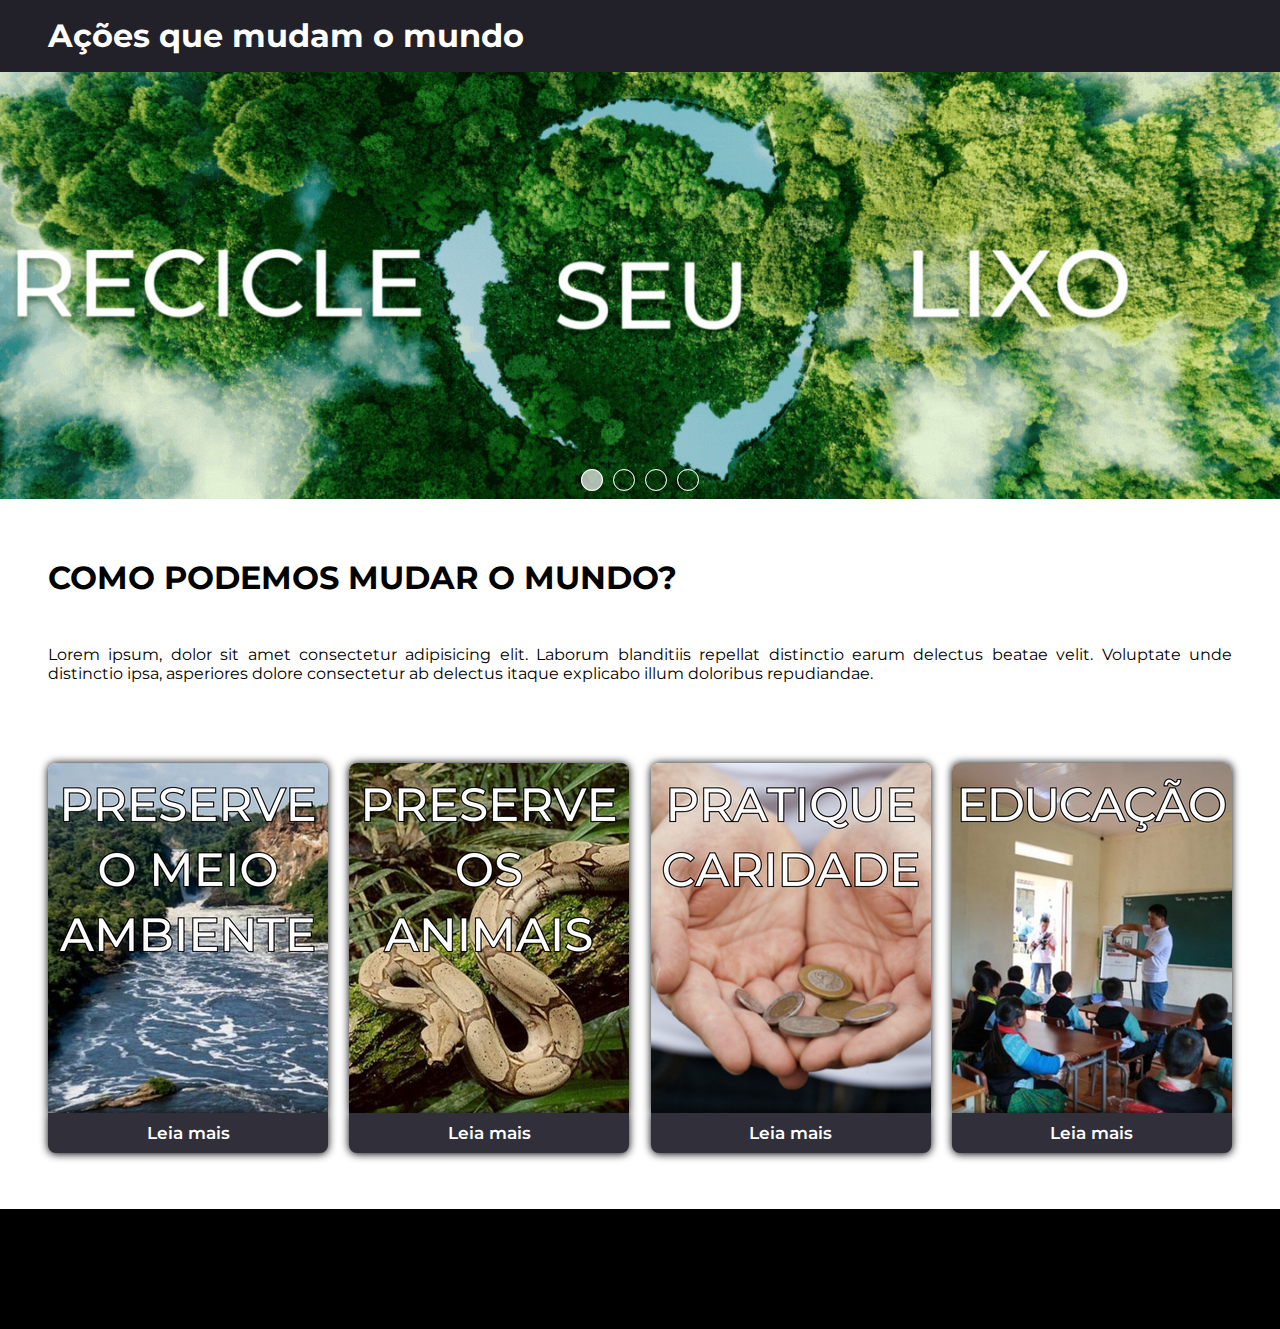
==== commit 748f7d35: "Add files via upload" ====
--- a/index.html
+++ b/index.html
@@ -14,26 +14,7 @@
                 <h1><a href="index.html" class="a-h1">Ações que mudam o mundo</a></h1>
             </div>
 
-            <div class="nav-list">
-                <ul>
-                    <li class="nav-item"><a href="#" class="nav-link">ínicio</a></li>
-                    <li class="nav-item"><a href="#" class="nav-link">Ações</a></li>
-                    <li class="nav-item"><a href="#" class="nav-link">Sobre</a></li>
-                </ul>
-            </div>
 
-            <div class="mobile-menu-icon">
-                <button onclick="menuVer()"><img class="icon" src="assets/img/menu.svg"></button>
-            </div>
-        </nav>
-
-        <div class="mobile-menu">
-            <ul>
-                <li class="nav-item"><a href="#" class="nav-link">ínicio</a></li>
-                <li class="nav-item"><a href="#" class="nav-link">Ações</a></li>
-                <li class="nav-item"><a href="#" class="nav-link">Sobre</a></li>
-            </ul>
-        </div>
     </header>
 
     <section class="slider">
@@ -89,47 +70,47 @@
     <div class="container-cards">
         <div class="cards">
             <div class="card">
-                <a href="assets/paginas/preserve-o-meio-ambiente.html">
+                <a href="preserve-o-meio-ambiente.html">
                     <div class="box-card1">
                             <div class="img-card"></div>
                     </div>
                 </a>
             </div>
                 
-            <div class="nav-card"><a href="assets/paginas/preserve-o-meio-ambiente.html" class="nav-link-card">Leia mais</a></div>
+            <div class="nav-card"><a href="preserve-o-meio-ambiente.html" class="nav-link-card">Leia mais</a></div>
         </div>
 
         <div class="cards">
                 <div class="card">
-                    <a href="assets/paginas/preserve-os-animais.html">
+                    <a href="preserve-os-animais.html">
                         <div class="box-card2">
                                 <div class="img-card"></div>
                         </div>
                     </a>
                 </div>    
-            <div class="nav-card"><a href="assets/paginas/preserve-os-animais.html" class="nav-link-card">Leia mais</a></div>
+            <div class="nav-card"><a href="preserve-os-animais.html" class="nav-link-card">Leia mais</a></div>
         </div>
 
         <div class="cards">
-            <a href="assets/paginas/caridade.html">
+            <a href="caridade.html">
                 <div class="card">
                     <div class="box-card3">
                         <div class="img-card"></div>
                     </div>
                 </div>
             </a>
-            <div class="nav-card"><a href="assets/paginas/caridade.html" class="nav-link-card">Leia mais</a></div>
+            <div class="nav-card"><a href="caridade.html" class="nav-link-card">Leia mais</a></div>
         </div>
         
         <div class="cards">
-            <a href="assets/paginas/educacao.html">
+            <a href="educacao.html">
                 <div class="card">
                     <div class="box-card4">
                         <div class="img-card"></div>
                     </div>
                 </div>
             </a>
-            <div class="nav-card"><a href="assets/paginas/educacao.html" class="nav-link-card">Leia mais</a></div>
+            <div class="nav-card"><a href="educacao.html" class="nav-link-card">Leia mais</a></div>
         </div>
     </div>
     </div>
--- a/style.css
+++ b/style.css
@@ -328,4 +328,6 @@
     p{
         font-size: 14px;
     }
-}
+
+  
+}
